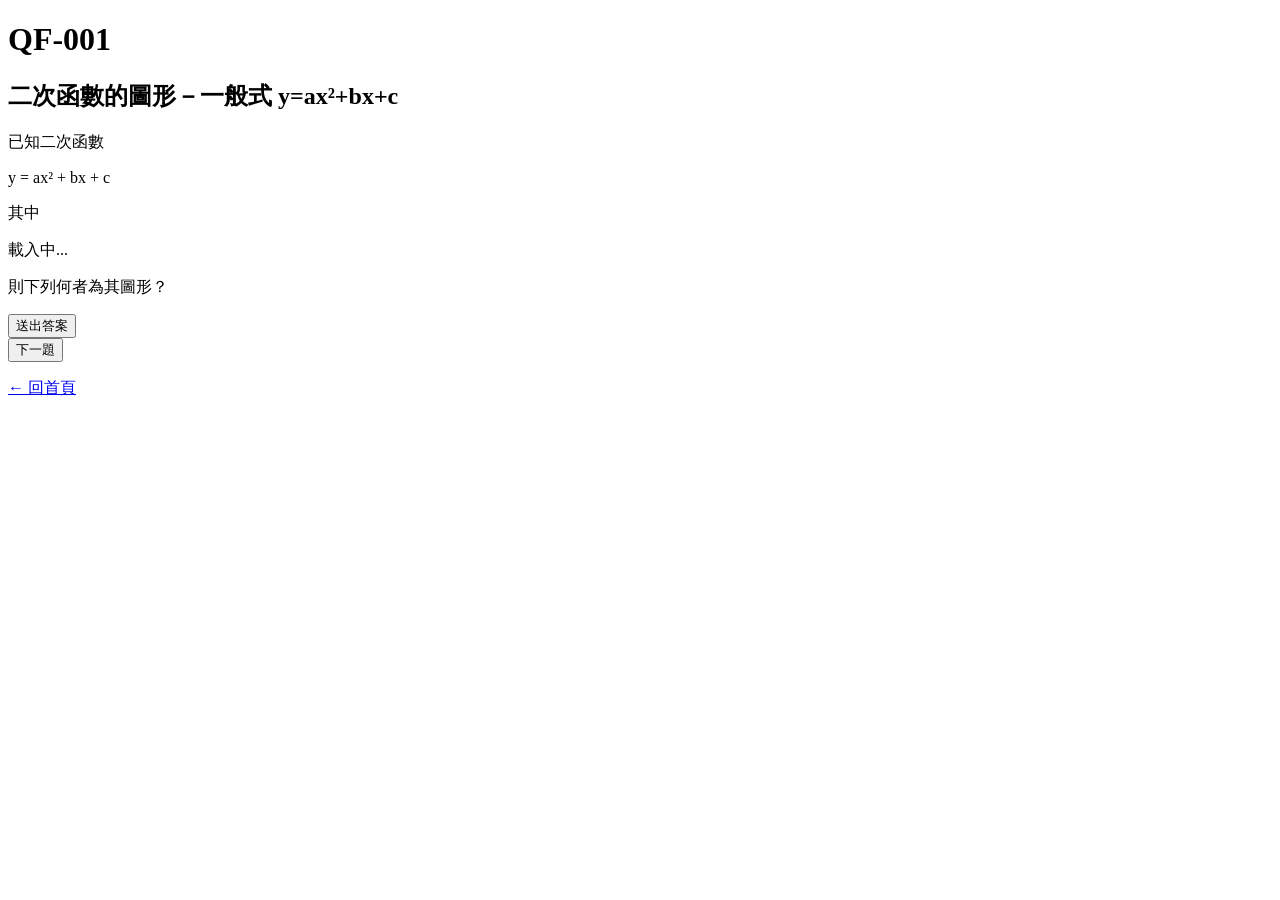
==== modules/qf001/index.html @ de2580aa "Create index.html" ====
<!DOCTYPE html>
<html lang="zh-Hant">
<head>
    <meta charset="UTF-8">
    <meta name="viewport" content="width=device-width, initial-scale=1.0">
    <title>QF-001 二次函數的圖形</title>

    <link rel="stylesheet" href="style.css">
</head>
<body>

<div class="container">

    <h1>QF-001</h1>

    <h2>二次函數的圖形－一般式 y=ax²+bx+c</h2>

    <div class="question-box">

        <p>已知二次函數</p>

        <p class="formula">
            y = ax² + bx + c
        </p>

        <p>其中</p>

        <div id="conditions">
            載入中...
        </div>

        <p class="question">
            則下列何者為其圖形？
        </p>

    </div>

    <div id="options" class="options-container">
    </div>

    <button id="submitBtn">
        送出答案
    </button>

    <div id="result"></div>

    <button id="nextBtn">
        下一題
    </button>

    <p class="back-home">
        <a href="../../index.html">
            ← 回首頁
        </a>
    </p>

</div>

<script src="app.js"></script>

</body>
</html>
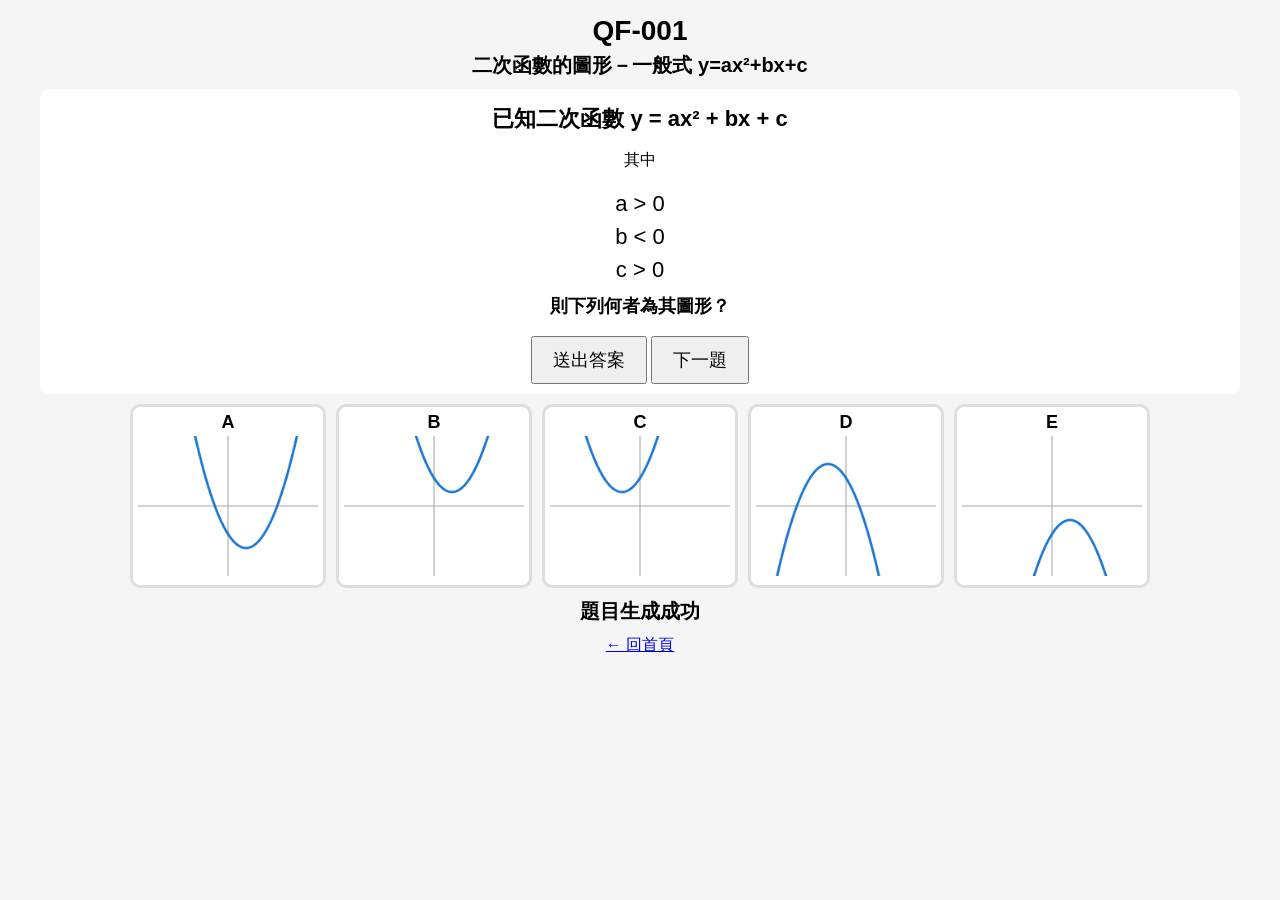
==== commit 7c2bb480: "Update index.html" ====
--- a/modules/qf001/index.html
+++ b/modules/qf001/index.html
@@ -17,10 +17,8 @@
 
     <div class="question-box">
 
-        <p>已知二次函數</p>
-
         <p class="formula">
-            y = ax² + bx + c
+            已知二次函數 y = ax² + bx + c
         </p>
 
         <p>其中</p>
@@ -33,20 +31,22 @@
             則下列何者為其圖形？
         </p>
 
+        <div class="action-area">
+            <button id="submitBtn">
+                送出答案
+            </button>
+
+            <button id="nextBtn">
+                下一題
+            </button>
+        </div>
+
     </div>
 
     <div id="options" class="options-container">
     </div>
 
-    <button id="submitBtn">
-        送出答案
-    </button>
-
     <div id="result"></div>
-
-    <button id="nextBtn">
-        下一題
-    </button>
 
     <p class="back-home">
         <a href="../../index.html">
--- a/modules/qf001/style.css
+++ b/modules/qf001/style.css
@@ -0,0 +1,96 @@
+body{
+    margin:0;
+    padding:0;
+    background:#f5f5f5;
+    font-family:Arial,"Microsoft JhengHei",sans-serif;
+}
+
+.container{
+    max-width:1200px;
+    margin:5px auto;
+    padding:5px;
+    text-align:center;
+}
+
+h1{
+    margin:5px 0;
+    font-size:28px;
+}
+
+h2{
+    margin:5px 0 10px 0;
+    font-size:20px;
+}
+
+.question-box{
+    background:white;
+    padding:10px;
+    border-radius:10px;
+    margin-bottom:10px;
+}
+
+.formula{
+    font-size:22px;
+    font-weight:bold;
+    margin:5px 0;
+}
+
+#conditions{
+    font-size:22px;
+    margin:8px 0;
+    line-height:1.5;
+}
+
+.question{
+    font-size:18px;
+    font-weight:bold;
+    margin:8px 0;
+}
+
+.options-container{
+    display:flex;
+    flex-wrap:wrap;
+    justify-content:center;
+    gap:10px;
+}
+
+.option-card{
+    background:white;
+    border:3px solid #ddd;
+    border-radius:10px;
+    padding:5px;
+    cursor:pointer;
+}
+
+.option-card:hover{
+    border-color:#1976d2;
+}
+
+.option-title{
+    font-size:18px;
+    font-weight:bold;
+    margin-bottom:3px;
+}
+
+canvas{
+    background:white;
+    width:180px;
+    height:140px;
+}
+
+button{
+    margin-top:10px;
+    padding:10px 20px;
+    font-size:18px;
+    cursor:pointer;
+}
+
+#result{
+    margin-top:10px;
+    font-size:20px;
+    font-weight:bold;
+}
+
+.back-home{
+    margin-top:10px;
+}
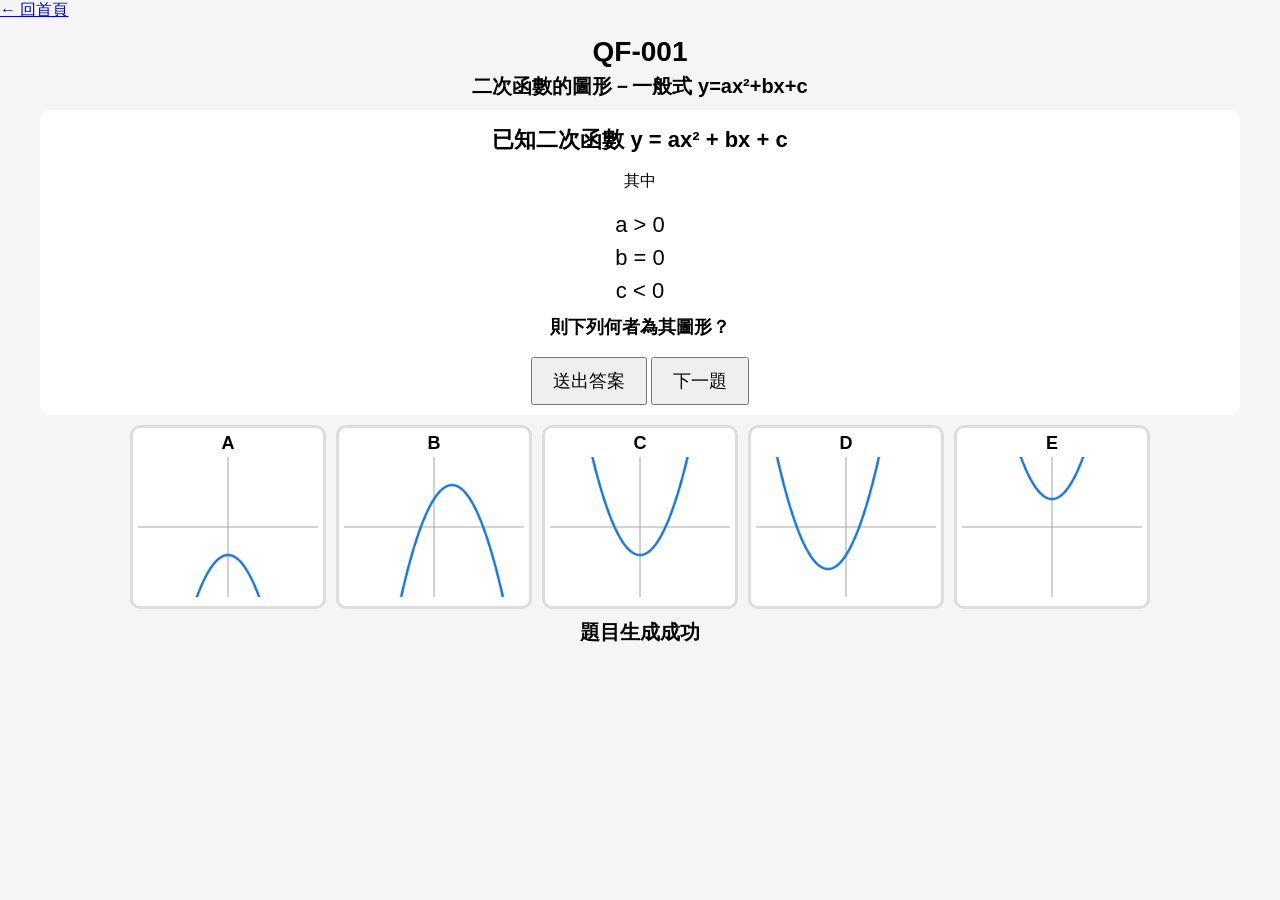
==== commit a2edd886: "Update index.html" ====
--- a/modules/qf001/index.html
+++ b/modules/qf001/index.html
@@ -4,10 +4,13 @@
     <meta charset="UTF-8">
     <meta name="viewport" content="width=device-width, initial-scale=1.0">
     <title>QF-001 二次函數的圖形</title>
-
     <link rel="stylesheet" href="style.css">
 </head>
 <body>
+
+<a class="home-button" href="../../index.html">
+    ← 回首頁
+</a>
 
 <div class="container">
 
@@ -32,6 +35,7 @@
         </p>
 
         <div class="action-area">
+
             <button id="submitBtn">
                 送出答案
             </button>
@@ -39,6 +43,7 @@
             <button id="nextBtn">
                 下一題
             </button>
+
         </div>
 
     </div>
@@ -48,12 +53,6 @@
 
     <div id="result"></div>
 
-    <p class="back-home">
-        <a href="../../index.html">
-            ← 回首頁
-        </a>
-    </p>
-
 </div>
 
 <script src="app.js"></script>
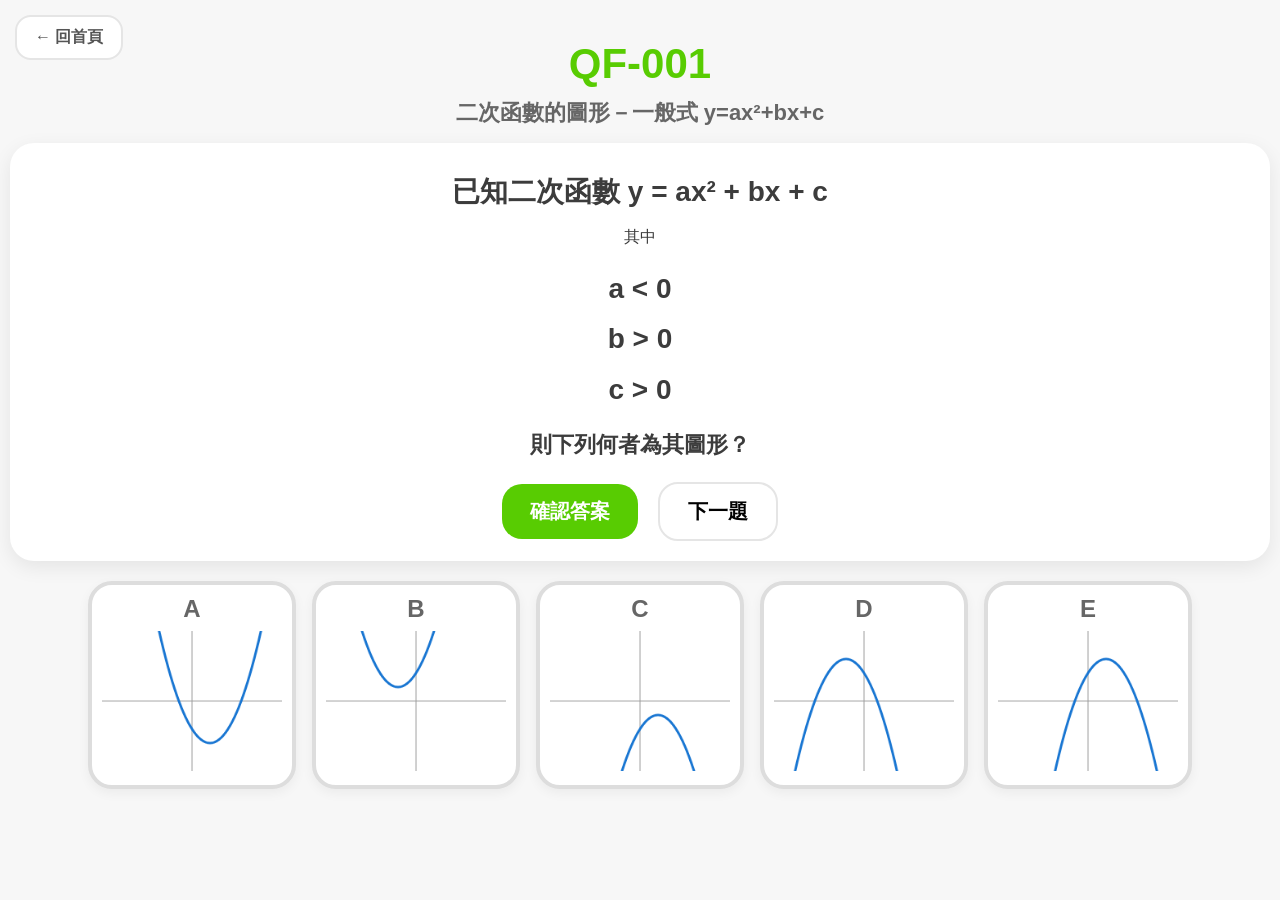
==== commit af735199: "Update index.html" ====
--- a/modules/qf001/index.html
+++ b/modules/qf001/index.html
@@ -13,6 +13,10 @@
 </a>
 
 <div class="container">
+
+    <div class="progress-bar">
+        <div class="progress-fill"></div>
+    </div>
 
     <h1>QF-001</h1>
 
@@ -37,7 +41,7 @@
         <div class="action-area">
 
             <button id="submitBtn">
-                送出答案
+                確認答案
             </button>
 
             <button id="nextBtn">
--- a/modules/qf001/style.css
+++ b/modules/qf001/style.css
@@ -1,96 +1,248 @@
+:root{
+    --rm-green:#58CC02;
+    --rm-green-dark:#46A302;
+    --rm-bg:#F7F7F7;
+    --rm-card:#FFFFFF;
+    --rm-text:#3C3C3C;
+    --rm-border:#E5E5E5;
+}
+
 body{
     margin:0;
     padding:0;
-    background:#f5f5f5;
-    font-family:Arial,"Microsoft JhengHei",sans-serif;
+    background:var(--rm-bg);
+    font-family:
+        "Segoe UI",
+        "Microsoft JhengHei",
+        sans-serif;
+    color:var(--rm-text);
+}
+
+.home-button{
+    position:fixed;
+    top:15px;
+    left:15px;
+
+    background:white;
+
+    border:2px solid var(--rm-border);
+
+    border-radius:16px;
+
+    padding:10px 18px;
+
+    text-decoration:none;
+
+    color:#555;
+
+    font-weight:700;
+
+    transition:.2s;
+}
+
+.home-button:hover{
+    transform:translateY(-2px);
 }
 
 .container{
-    max-width:1200px;
-    margin:5px auto;
-    padding:5px;
+    max-width:1500px;
+
+    margin:20px auto;
+
+    padding:10px;
+
     text-align:center;
 }
 
 h1{
-    margin:5px 0;
+    margin:10px 0;
+
+    font-size:42px;
+
+    font-weight:900;
+
+    color:var(--rm-green);
+}
+
+h2{
+    margin:0 0 15px 0;
+
+    font-size:22px;
+
+    color:#666;
+}
+
+.question-box{
+
+    background:var(--rm-card);
+
+    border-radius:24px;
+
+    padding:20px;
+
+    box-shadow:
+        0 6px 20px rgba(0,0,0,.08);
+
+    margin-bottom:20px;
+}
+
+.formula{
+
     font-size:28px;
-}
-
-h2{
-    margin:5px 0 10px 0;
+
+    font-weight:800;
+
+    margin:10px 0;
+}
+
+#conditions{
+
+    font-size:28px;
+
+    font-weight:800;
+
+    line-height:1.8;
+
+    margin:15px 0;
+}
+
+.question{
+
+    font-size:22px;
+
+    font-weight:700;
+
+    margin-top:15px;
+}
+
+.action-area{
+
+    margin-top:20px;
+}
+
+button{
+
+    border:none;
+
+    border-radius:20px;
+
+    padding:14px 28px;
+
     font-size:20px;
-}
-
-.question-box{
-    background:white;
+
+    font-weight:800;
+
+    cursor:pointer;
+
+    margin:0 8px;
+
+    transition:.2s;
+}
+
+button:hover{
+
+    transform:translateY(-2px);
+}
+
+#submitBtn{
+
+    background:var(--rm-green);
+
+    color:white;
+}
+
+#submitBtn:hover{
+
+    background:var(--rm-green-dark);
+}
+
+#nextBtn{
+
+    background:white;
+
+    border:2px solid var(--rm-border);
+}
+
+.options-container{
+
+    display:flex;
+
+    justify-content:center;
+
+    gap:16px;
+
+    flex-wrap:nowrap;
+}
+
+.option-card{
+
+    background:white;
+
+    border:4px solid #ddd;
+
+    border-radius:24px;
+
     padding:10px;
-    border-radius:10px;
-    margin-bottom:10px;
-}
-
-.formula{
-    font-size:22px;
-    font-weight:bold;
-    margin:5px 0;
-}
-
-#conditions{
-    font-size:22px;
-    margin:8px 0;
-    line-height:1.5;
-}
-
-.question{
-    font-size:18px;
-    font-weight:bold;
-    margin:8px 0;
-}
-
-.options-container{
-    display:flex;
-    flex-wrap:wrap;
-    justify-content:center;
-    gap:10px;
-}
-
-.option-card{
-    background:white;
-    border:3px solid #ddd;
-    border-radius:10px;
-    padding:5px;
+
     cursor:pointer;
+
+    transition:.2s;
+
+    box-shadow:
+        0 4px 12px rgba(0,0,0,.05);
 }
 
 .option-card:hover{
-    border-color:#1976d2;
+
+    transform:translateY(-4px);
+
+    border-color:var(--rm-green);
+}
+
+.option-card.selected{
+
+    border-color:var(--rm-green);
+
+    background:#F1FFE8;
 }
 
 .option-title{
-    font-size:18px;
-    font-weight:bold;
-    margin-bottom:3px;
+
+    font-size:24px;
+
+    font-weight:900;
+
+    color:#666;
+
+    margin-bottom:8px;
 }
 
 canvas{
-    background:white;
+
     width:180px;
+
     height:140px;
-}
-
-button{
-    margin-top:10px;
-    padding:10px 20px;
-    font-size:18px;
-    cursor:pointer;
+
+    background:white;
 }
 
 #result{
-    margin-top:10px;
-    font-size:20px;
-    font-weight:bold;
-}
-
-.back-home{
-    margin-top:10px;
-}
+
+    margin-top:20px;
+
+    min-height:50px;
+
+    font-size:30px;
+
+    font-weight:900;
+}
+
+.correct{
+
+    color:var(--rm-green);
+}
+
+.wrong{
+
+    color:#FF4B4B;
+}
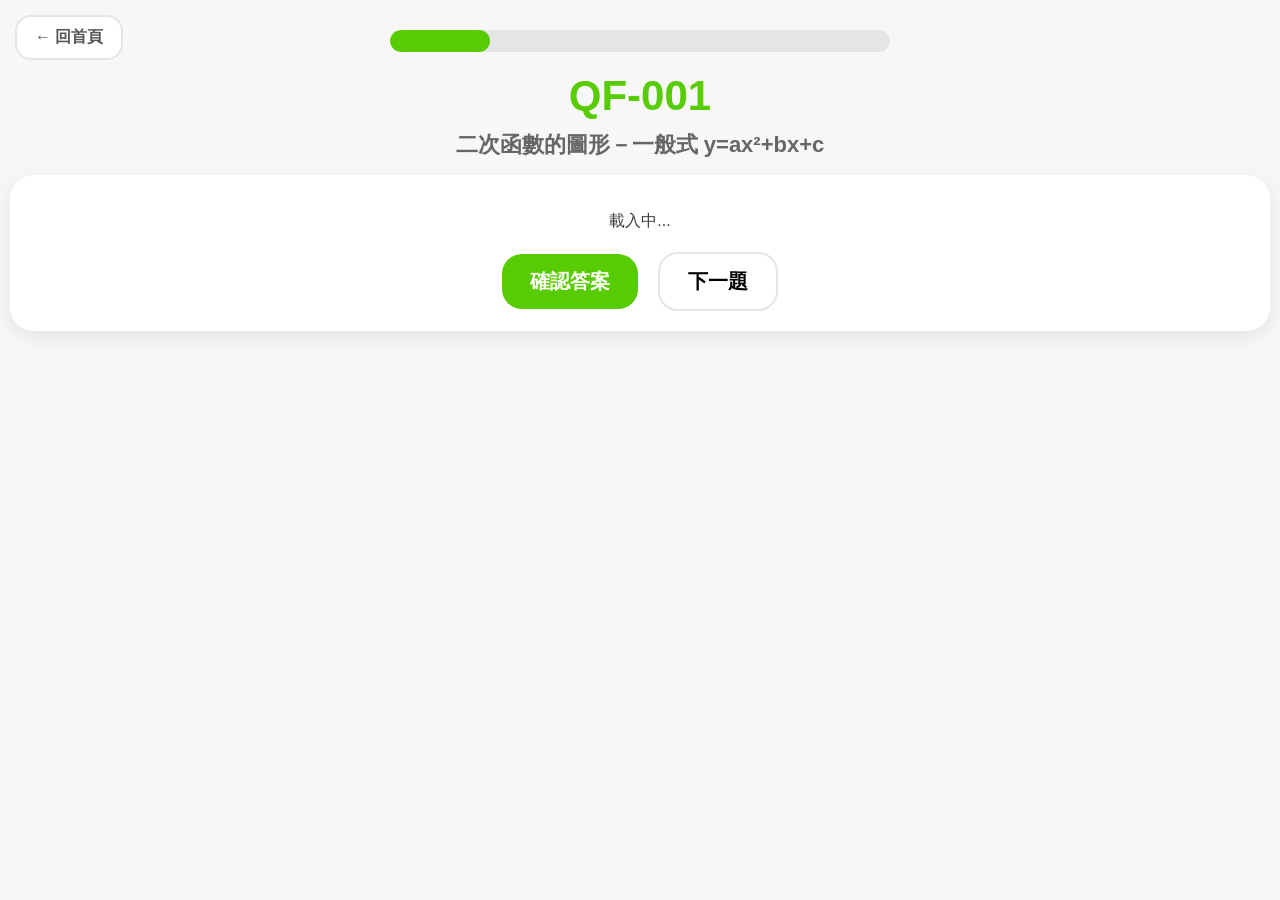
==== commit b2e173d4: "Update index.html" ====
--- a/modules/qf001/index.html
+++ b/modules/qf001/index.html
@@ -24,18 +24,8 @@
 
     <div class="question-box">
 
-        <p class="formula">
-            已知二次函數 y = ax² + bx + c
-        </p>
-
-        <p>其中</p>
-
-        <div id="conditions">
-            載入中...
-        </div>
-
-        <p class="question">
-            則下列何者為其圖形？
+        <p id="questionText" class="question-line">
+    載入中...
         </p>
 
         <div class="action-area">
--- a/modules/qf001/style.css
+++ b/modules/qf001/style.css
@@ -46,203 +46,153 @@
 
 .container{
     max-width:1500px;
+    margin:20px auto;
+    padding:10px;
+    text-align:center;
+}
 
-    margin:20px auto;
+.progress-bar{
+    width:500px;
+    height:22px;
+    background:#E5E5E5;
+    border-radius:20px;
+    margin:0 auto 20px auto;
+    overflow:hidden;
+}
 
-    padding:10px;
-
-    text-align:center;
+.progress-fill{
+    width:20%;
+    height:100%;
+    background:#58CC02;
+    border-radius:20px;
 }
 
 h1{
     margin:10px 0;
-
     font-size:42px;
-
     font-weight:900;
-
     color:var(--rm-green);
 }
 
 h2{
     margin:0 0 15px 0;
-
     font-size:22px;
-
     color:#666;
 }
 
 .question-box{
-
     background:var(--rm-card);
-
     border-radius:24px;
-
     padding:20px;
-
     box-shadow:
         0 6px 20px rgba(0,0,0,.08);
-
     margin-bottom:20px;
 }
 
 .formula{
-
     font-size:28px;
-
     font-weight:800;
-
     margin:10px 0;
 }
 
 #conditions{
-
     font-size:28px;
-
     font-weight:800;
-
     line-height:1.8;
-
     margin:15px 0;
 }
 
 .question{
-
     font-size:22px;
-
     font-weight:700;
-
     margin-top:15px;
 }
 
 .action-area{
-
     margin-top:20px;
 }
 
 button{
-
     border:none;
-
     border-radius:20px;
-
     padding:14px 28px;
-
     font-size:20px;
-
     font-weight:800;
-
     cursor:pointer;
-
     margin:0 8px;
-
     transition:.2s;
 }
 
 button:hover{
-
     transform:translateY(-2px);
 }
 
 #submitBtn{
-
     background:var(--rm-green);
-
     color:white;
 }
 
 #submitBtn:hover{
-
     background:var(--rm-green-dark);
 }
 
 #nextBtn{
-
     background:white;
-
     border:2px solid var(--rm-border);
 }
 
 .options-container{
-
     display:flex;
-
     justify-content:center;
-
     gap:16px;
-
     flex-wrap:nowrap;
 }
 
 .option-card{
-
     background:white;
-
     border:4px solid #ddd;
-
     border-radius:24px;
-
     padding:10px;
-
     cursor:pointer;
-
     transition:.2s;
-
     box-shadow:
         0 4px 12px rgba(0,0,0,.05);
 }
 
 .option-card:hover{
-
     transform:translateY(-4px);
-
     border-color:var(--rm-green);
 }
 
 .option-card.selected{
-
     border-color:var(--rm-green);
-
     background:#F1FFE8;
 }
 
 .option-title{
-
     font-size:24px;
-
     font-weight:900;
-
     color:#666;
-
     margin-bottom:8px;
 }
 
 canvas{
-
     width:180px;
-
     height:140px;
-
     background:white;
 }
 
 #result{
-
     margin-top:20px;
-
     min-height:50px;
-
     font-size:30px;
-
     font-weight:900;
 }
 
 .correct{
-
     color:var(--rm-green);
 }
 
 .wrong{
-
     color:#FF4B4B;
 }
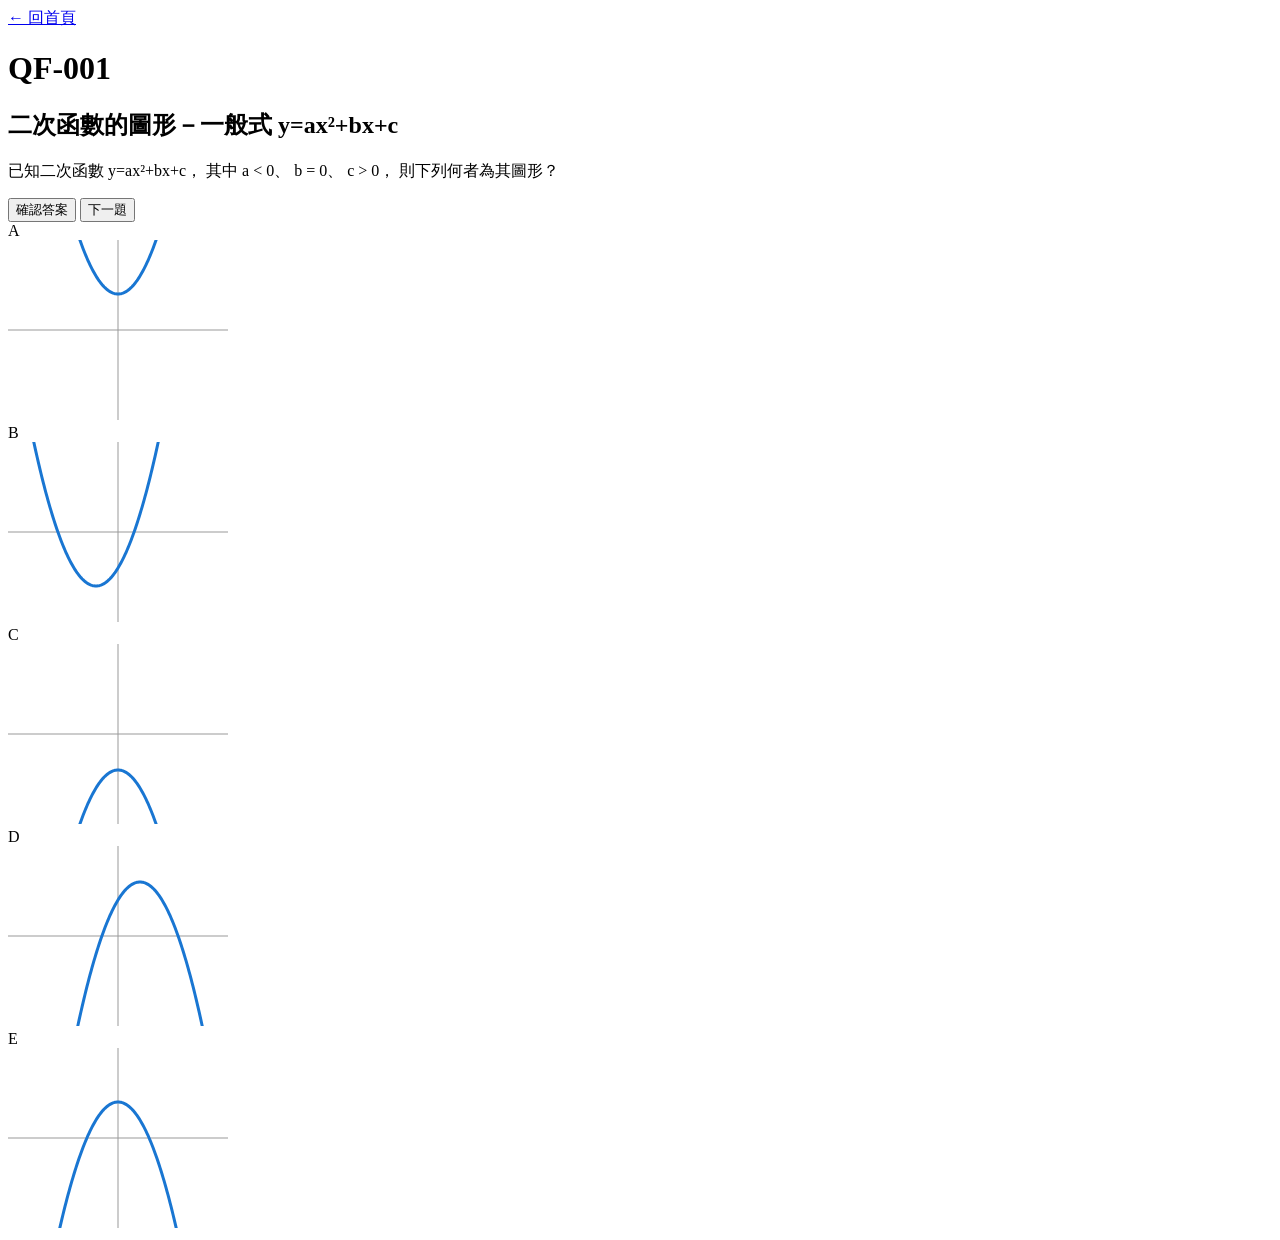
==== commit 865b9198: "Update index.html" ====
--- a/modules/qf001/index.html
+++ b/modules/qf001/index.html
@@ -4,7 +4,7 @@
     <meta charset="UTF-8">
     <meta name="viewport" content="width=device-width, initial-scale=1.0">
     <title>QF-001 二次函數的圖形</title>
-    <link rel="stylesheet" href="style.css">
+    <link rel="stylesheet" href="style_qf.css">
 </head>
 <body>
 
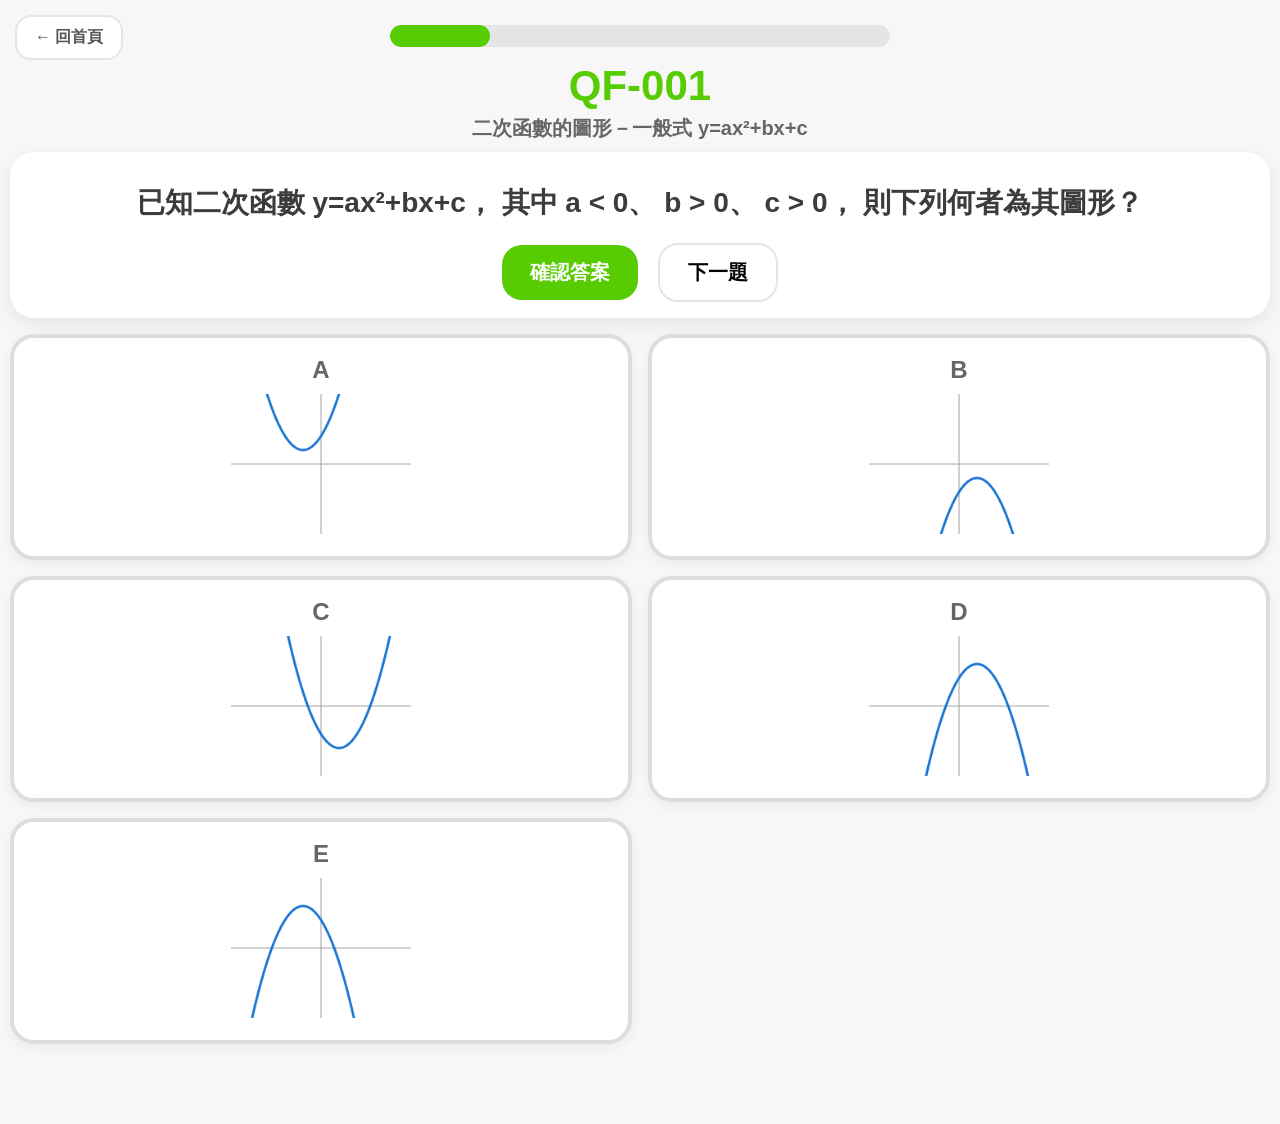
==== commit 51949714: "Update index.html" ====
--- a/modules/qf001/index.html
+++ b/modules/qf001/index.html
@@ -4,7 +4,7 @@
     <meta charset="UTF-8">
     <meta name="viewport" content="width=device-width, initial-scale=1.0">
     <title>QF-001 二次函數的圖形</title>
-    <link rel="stylesheet" href="style_qf.css">
+    <link rel="stylesheet" href="../../css/style_qf.css">
 </head>
 <body>
 
--- a/css/style_qf.css
+++ b/css/style_qf.css
@@ -0,0 +1,226 @@
+:root{
+    --rm-green:#58CC02;
+    --rm-green-dark:#46A302;
+    --rm-bg:#F7F7F7;
+    --rm-card:#FFFFFF;
+    --rm-text:#3C3C3C;
+    --rm-border:#E5E5E5;
+}
+
+body{
+    margin:0;
+    padding:0;
+    background:var(--rm-bg);
+    font-family:
+        "Segoe UI",
+        "Microsoft JhengHei",
+        sans-serif;
+    color:var(--rm-text);
+}
+
+.home-button{
+    position:fixed;
+    top:15px;
+    left:15px;
+
+    background:white;
+    border:2px solid var(--rm-border);
+    border-radius:16px;
+
+    padding:10px 18px;
+
+    text-decoration:none;
+    color:#555;
+
+    font-weight:700;
+
+    transition:.2s;
+}
+
+.home-button:hover{
+    transform:translateY(-2px);
+}
+
+.container{
+    max-width:1500px; /* 註：Source 2 設定為 1200px，若需以 Source 2 為主可改為 1200px */
+    margin:15px auto;
+    padding:10px;
+    text-align:center;
+}
+
+.progress-bar{
+    width:500px;
+    height:22px;
+
+    background:#E5E5E5;
+
+    border-radius:20px;
+
+    margin:0 auto 15px auto;
+
+    overflow:hidden;
+}
+
+.progress-fill{
+    width:20%;
+    height:100%;
+
+    background:#58CC02;
+
+    border-radius:20px;
+}
+
+h1{
+    margin:5px 0;
+
+    font-size:42px;
+
+    font-weight:900;
+
+    color:var(--rm-green);
+}
+
+h2{
+    margin:0 0 10px 0;
+
+    font-size:20px;
+
+    color:#666;
+}
+
+.question-box{
+    background:var(--rm-card);
+
+    border-radius:24px;
+
+    padding:16px;
+
+    box-shadow:
+        0 6px 20px rgba(0,0,0,.08);
+
+    margin-bottom:16px;
+}
+
+.question-line{
+    font-size:28px; /* 採納 Source 2 的較大字級；若偏好 Source 1 可調為 24px */
+    font-weight:700;
+    line-height:1.8;
+    margin:10px 0;
+}
+
+.action-area{
+    margin-top:15px;
+}
+
+button{
+    border:none;
+
+    border-radius:20px;
+
+    padding:14px 28px;
+
+    font-size:20px;
+
+    font-weight:800;
+
+    cursor:pointer;
+
+    margin:0 8px;
+
+    transition:.2s;
+}
+
+button:hover{
+    transform:translateY(-2px);
+}
+
+#submitBtn{
+    background:var(--rm-green);
+    color:white;
+}
+
+#submitBtn:hover{
+    background:var(--rm-green-dark);
+}
+
+#nextBtn{
+    background:white;
+    border:2px solid var(--rm-border);
+}
+
+/* 選擇區容器：預設採用 Source 2 的 Grid 網格佈局 */
+.options-container{
+    display:grid;
+    grid-template-columns:repeat(2,1fr);
+    gap:16px;
+}
+
+.option-card{
+    background:white;
+
+    border:4px solid #ddd;
+
+    border-radius:24px;
+
+    padding:18px; /* 採納 Source 2 較充裕的 padding */
+
+    cursor:pointer;
+
+    transition:.2s;
+
+    box-shadow:
+        0 4px 12px rgba(0,0,0,.05);
+}
+
+.option-card:hover{
+    transform:translateY(-4px);
+    border-color:var(--rm-green);
+}
+
+.option-card.selected{
+    border-color:var(--rm-green);
+    background:#F1FFE8;
+}
+
+.option-title{
+    font-size:24px;
+
+    font-weight:900;
+
+    color:#666;
+
+    margin-bottom:10px;
+}
+
+/* 僅存在於 Source 2 的文字樣式 */
+.option-text{
+    font-size:24px;
+    font-weight:700;
+    line-height:1.5;
+    word-break:break-word;
+}
+
+/* 僅存在於 Source 1 的 Canvas 樣式 */
+canvas{
+    width:180px;
+    height:140px;
+    background:white;
+}
+
+#result{
+    margin-top:15px;
+
+    min-height:40px;
+
+    font-size:28px;
+
+    font-weight:900;
+}
+
+.correct{
+    color:var(--rm-green);
+}
+
+.wrong{
+    color:#FF4B4B;
+}
